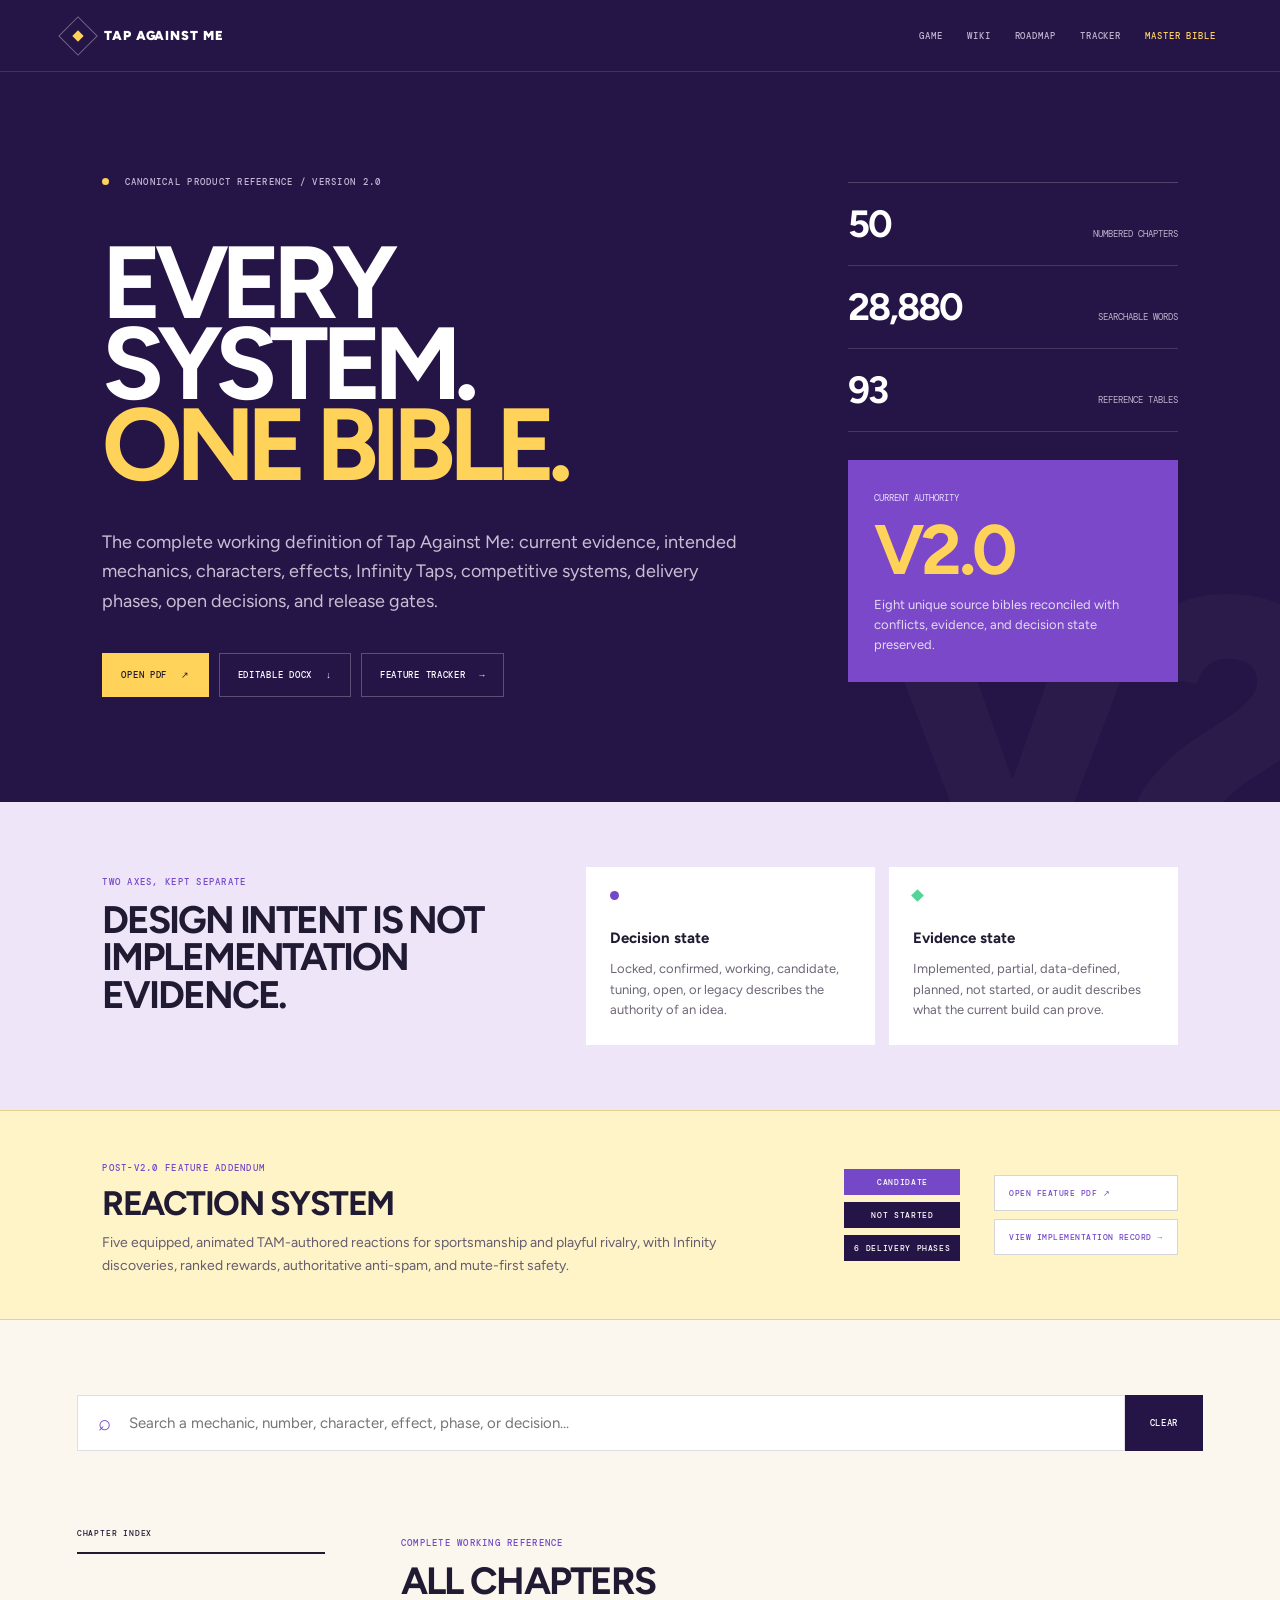
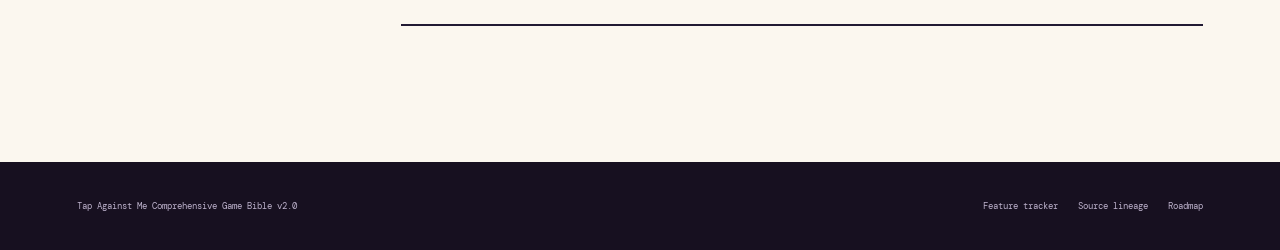
==== bible.html @ 8b63040e "Add Reaction System feature Bible and tracker" ====
<!doctype html>
<html lang="en">
<head>
  <meta charset="UTF-8">
  <meta name="viewport" content="width=device-width,initial-scale=1">
  <meta name="theme-color" content="#251546">
  <meta name="description" content="The complete, searchable Tap Against Me game Bible: mechanics, characters, effects, implementation status, roadmap, and release gates.">
  <title>Master Bible - Tap Against Me</title>
  <link rel="icon" href="assets/icon.svg">
  <link rel="stylesheet" href="bible.css">
</head>
<body>
  <header class="site-header">
    <a class="brand" href="index.html#overview"><span class="brand-mark"><span></span></span>TAP AGAINST ME</a>
    <nav aria-label="Primary navigation"><a href="index.html#overview">GAME</a><a href="index.html#wiki">WIKI</a><a href="index.html#roadmap">ROADMAP</a><a href="reference.html">TRACKER</a><a class="active" href="bible.html">MASTER BIBLE</a></nav>
  </header>

  <main>
    <section class="bible-hero">
      <div class="hero-copy">
        <p class="eyebrow"><span></span> CANONICAL PRODUCT REFERENCE / VERSION 2.0</p>
        <h1>EVERY SYSTEM.<br><em>ONE BIBLE.</em></h1>
        <p class="hero-dek">The complete working definition of Tap Against Me: current evidence, intended mechanics, characters, effects, Infinity Taps, competitive systems, delivery phases, open decisions, and release gates.</p>
        <div class="hero-actions">
          <a class="primary" href="reference/Tap_Against_Me_Comprehensive_Game_Bible_v2.0.pdf" target="_blank">OPEN PDF <span>↗</span></a>
          <a href="reference/Tap_Against_Me_Comprehensive_Game_Bible_v2.0.docx">EDITABLE DOCX <span>↓</span></a>
          <a href="reference.html">FEATURE TRACKER <span>→</span></a>
        </div>
      </div>
      <div class="hero-index" aria-label="Bible summary">
        <div><strong id="chapter-stat">50</strong><span>numbered chapters</span></div>
        <div><strong id="word-stat">28,880</strong><span>searchable words</span></div>
        <div><strong id="table-stat">93</strong><span>reference tables</span></div>
        <div class="version-card"><span>CURRENT AUTHORITY</span><strong>V2.0</strong><p>Eight unique source bibles reconciled with conflicts, evidence, and decision state preserved.</p></div>
      </div>
    </section>

    <section class="reading-key" aria-label="How to read the Bible">
      <div><p class="section-label">TWO AXES, KEPT SEPARATE</p><h2>DESIGN INTENT IS NOT IMPLEMENTATION EVIDENCE.</h2></div>
      <div class="legend-grid">
        <article><span class="legend-dot locked"></span><strong>Decision state</strong><p>Locked, confirmed, working, candidate, tuning, open, or legacy describes the authority of an idea.</p></article>
        <article><span class="legend-dot implemented"></span><strong>Evidence state</strong><p>Implemented, partial, data-defined, planned, not started, or audit describes what the current build can prove.</p></article>
      </div>
    </section>

    <section class="addenda-strip" aria-label="Feature addenda created after Master Bible version 2.0">
      <div><p class="section-label">POST-V2.0 FEATURE ADDENDUM</p><h2>REACTION SYSTEM</h2><p>Five equipped, animated TAM-authored reactions for sportsmanship and playful rivalry, with Infinity discoveries, ranked rewards, authoritative anti-spam, and mute-first safety.</p></div>
      <div class="addenda-status"><span>CANDIDATE</span><span>NOT STARTED</span><span>6 DELIVERY PHASES</span></div>
      <div class="addenda-actions"><a href="reference/Tap_Against_Me_Reaction_System_Feature_Bible_v1.0.pdf" target="_blank">OPEN FEATURE PDF ↗</a><a href="reference.html#feature-reaction-system">VIEW IMPLEMENTATION RECORD →</a></div>
    </section>

    <section class="explorer-shell">
      <div class="explorer-controls">
        <label class="search-box"><span>⌕</span><input id="bible-search" type="search" autocomplete="off" placeholder="Search a mechanic, number, character, effect, phase, or decision..."></label>
        <button id="clear-search" type="button">CLEAR</button>
      </div>
      <div class="part-filters" id="part-filters" aria-label="Filter by Bible part"></div>

      <div class="explorer-layout">
        <aside class="chapter-index">
          <div class="index-head"><p>CHAPTER INDEX</p><span id="index-count"></span></div>
          <nav id="chapter-nav" aria-label="Master Bible chapters"></nav>
        </aside>
        <section class="chapter-results">
          <div class="results-head">
            <div><p class="section-label">COMPLETE WORKING REFERENCE</p><h2 id="results-title">ALL CHAPTERS</h2></div>
            <span id="result-count"></span>
          </div>
          <div id="chapter-list"></div>
          <div class="empty-state" id="empty-state" hidden><span>?</span><h2>No chapter matches that search.</h2><p>Try a shorter term such as "gravity", "Infinity", "Velvet", "Glicko", or "particles".</p></div>
        </section>
      </div>
    </section>
  </main>

  <footer><span>Tap Against Me Comprehensive Game Bible v2.0</span><nav><a href="reference.html">Feature tracker</a><a href="sources.html">Source lineage</a><a href="index.html#roadmap">Roadmap</a></nav></footer>
  <script src="reference/master-bible.js"></script>
  <script src="bible.js"></script>
</body>
</html>
---- bible.css ----
@import url('https://fonts.googleapis.com/css2?family=DM+Mono:wght@400;500&family=Figtree:wght@400;600;700;800;900&display=swap');
:root{--ink:#211a33;--deep:#251546;--purple:#7548c8;--violet:#9b69ed;--cream:#fbf7ef;--paper:#fff;--yellow:#ffd25a;--mint:#54d49a;--line:rgba(33,26,51,.14);--mono:'DM Mono',monospace;--sans:'Figtree',sans-serif}*{box-sizing:border-box}html{scroll-behavior:smooth;scroll-padding-top:90px}body{margin:0;background:var(--cream);color:var(--ink);font-family:var(--sans)}a{color:inherit;text-decoration:none}button,input{font:inherit}.site-header{height:72px;padding:0 5vw;background:var(--deep);color:#fff;display:flex;align-items:center;border-bottom:1px solid rgba(255,255,255,.12);position:relative;z-index:5}.brand{display:flex;align-items:center;gap:12px;font-weight:900;font-size:13px;letter-spacing:.07em;white-space:nowrap}.brand-mark{width:28px;height:28px;border:1px solid rgba(255,255,255,.35);display:grid;place-items:center;transform:rotate(45deg)}.brand-mark span{width:8px;height:8px;background:var(--yellow)}.site-header nav{margin-left:auto;display:flex;gap:24px;font:500 9px var(--mono);letter-spacing:.1em}.site-header nav a{color:#bfb3d0}.site-header nav a:hover,.site-header nav .active{color:var(--yellow)}
.bible-hero{min-height:610px;background:var(--deep);color:#fff;display:grid;grid-template-columns:minmax(0,1.35fr) minmax(330px,.65fr);gap:8vw;padding:95px 8vw 105px;position:relative;overflow:hidden}.bible-hero:before{content:'V2';position:absolute;right:-2vw;bottom:-120px;font-size:380px;line-height:1;font-weight:900;letter-spacing:-.1em;color:rgba(255,255,255,.025)}.hero-copy,.hero-index{position:relative;z-index:1}.eyebrow,.section-label{font:500 9px var(--mono);letter-spacing:.14em;text-transform:uppercase}.eyebrow{color:#c4b7d6}.eyebrow span{display:inline-block;width:7px;height:7px;background:var(--yellow);border-radius:50%;margin-right:9px}.bible-hero h1{font-size:clamp(4.3rem,8vw,8.7rem);line-height:.79;letter-spacing:-.075em;margin:55px 0 42px}.bible-hero h1 em{font-style:normal;color:var(--yellow)}.hero-dek{max-width:760px;color:#c9bfd5;font-size:18px;line-height:1.65}.hero-actions{display:flex;flex-wrap:wrap;gap:10px;margin-top:36px}.hero-actions a{border:1px solid rgba(255,255,255,.25);padding:15px 18px;font:500 9px var(--mono);letter-spacing:.08em}.hero-actions a.primary{background:var(--yellow);border-color:var(--yellow);color:var(--ink)}.hero-actions a:hover{border-color:#fff}.hero-actions span{margin-left:8px}.hero-index{align-self:center;border-top:1px solid rgba(255,255,255,.2)}.hero-index>div:not(.version-card){display:flex;justify-content:space-between;align-items:baseline;border-bottom:1px solid rgba(255,255,255,.15);padding:18px 0}.hero-index strong{font-size:38px;letter-spacing:-.05em}.hero-index span{font:400 9px var(--mono);color:#bfb3cd;text-transform:uppercase}.version-card{background:#7b48c9;padding:26px;margin-top:28px}.version-card span{color:#e8dffd}.version-card strong{display:block;color:var(--yellow);font-size:70px;line-height:1;margin:10px 0}.version-card p{font-size:13px;line-height:1.55;color:#e5dbf0;margin:0}
.reading-key{padding:65px 8vw;display:grid;grid-template-columns:minmax(280px,.8fr) minmax(500px,1.2fr);gap:7vw;background:#eee5f9}.reading-key h2{font-size:clamp(2rem,3vw,3.7rem);line-height:.98;letter-spacing:-.055em;margin:14px 0 0}.section-label{color:var(--purple)}.legend-grid{display:grid;grid-template-columns:1fr 1fr;gap:14px;align-self:center}.legend-grid article{background:#fff;padding:24px}.legend-grid strong{font-size:15px}.legend-grid p{font-size:13px;line-height:1.6;color:#6d6576;margin:12px 0 0}.legend-dot{display:block;width:9px;height:9px;margin-bottom:28px}.legend-dot.locked{background:var(--purple);border-radius:50%}.legend-dot.implemented{background:var(--mint);transform:rotate(45deg)}
.addenda-strip{margin:0;background:#fff3c8;border-top:1px solid #e5d28a;border-bottom:1px solid #e5d28a;padding:42px 8vw;display:grid;grid-template-columns:minmax(320px,1fr) auto auto;gap:34px;align-items:center}.addenda-strip h2{font-size:34px;letter-spacing:-.045em;margin:8px 0}.addenda-strip p:not(.section-label){max-width:680px;color:#655d6e;font-size:14px;line-height:1.6;margin:0}.addenda-status{display:flex;flex-direction:column;gap:7px}.addenda-status span{background:#251546;color:#fff;padding:8px 10px;font:500 8px var(--mono);letter-spacing:.08em;text-align:center}.addenda-status span:first-child{background:#7548c8}.addenda-actions{display:flex;flex-direction:column;gap:8px}.addenda-actions a{background:#fff;border:1px solid rgba(33,26,51,.18);padding:12px 14px;color:#7548c8;font:500 8px var(--mono);letter-spacing:.06em;white-space:nowrap}
.explorer-shell{padding:75px 6vw 120px}.explorer-controls{display:grid;grid-template-columns:1fr auto;max-width:1200px;margin:0 auto}.search-box{background:#fff;border:1px solid var(--line);display:flex;align-items:center;padding:0 20px}.search-box span{font-size:22px;color:var(--purple)}.search-box input{width:100%;border:0;outline:0;background:transparent;padding:18px;font-size:15px;color:var(--ink)}.explorer-controls button{border:1px solid var(--deep);background:var(--deep);color:#fff;padding:0 24px;font:500 9px var(--mono);letter-spacing:.08em;cursor:pointer}.part-filters{display:flex;flex-wrap:wrap;justify-content:center;gap:8px;margin:22px auto 55px;max-width:1200px}.part-filters button{border:1px solid var(--line);background:transparent;color:#675f70;padding:10px 13px;font:500 8px var(--mono);letter-spacing:.07em;cursor:pointer}.part-filters button:hover,.part-filters button.active{background:var(--purple);border-color:var(--purple);color:#fff}.explorer-layout{display:grid;grid-template-columns:260px minmax(0,1000px);gap:5vw;justify-content:center}.chapter-index{position:sticky;top:24px;align-self:start;max-height:calc(100vh - 48px);overflow:auto;padding-right:12px}.index-head{display:flex;justify-content:space-between;align-items:center;border-bottom:2px solid var(--ink);padding-bottom:14px;margin-bottom:12px}.index-head p,.index-head span{font:500 8px var(--mono);letter-spacing:.1em;margin:0}.index-head span{color:#8b8393}.chapter-index nav{display:flex;flex-direction:column}.chapter-index button{display:grid;grid-template-columns:28px 1fr;gap:9px;text-align:left;border:0;border-bottom:1px solid var(--line);background:transparent;padding:10px 3px;cursor:pointer;color:#6e6677;font-size:11px;line-height:1.35}.chapter-index button:hover{color:var(--purple)}.chapter-index button span{font:500 8px var(--mono);color:var(--purple)}.results-head{display:flex;justify-content:space-between;align-items:end;border-bottom:2px solid var(--ink);padding-bottom:20px;margin-bottom:16px}.results-head h2{font-size:38px;letter-spacing:-.045em;margin:9px 0 0}.results-head>span{font:500 9px var(--mono);color:#847b8d}.part-group{margin-bottom:58px}.part-heading{display:flex;justify-content:space-between;gap:30px;align-items:end;padding:20px 2px 13px}.part-heading span{font:500 9px var(--mono);letter-spacing:.12em;color:var(--purple)}.part-heading h3{font-size:23px;margin:5px 0 0;letter-spacing:-.03em}.part-heading p{font-size:12px;color:#807888;margin:0;max-width:380px;text-align:right}
.chapter{background:#fff;border:1px solid var(--line);margin-bottom:10px}.chapter>summary{list-style:none;display:grid;grid-template-columns:58px minmax(0,1fr) auto;gap:18px;align-items:center;padding:22px 24px;cursor:pointer}.chapter>summary::-webkit-details-marker{display:none}.chapter>summary:hover{background:#fbf9ff}.chapter-number{font:500 10px var(--mono);color:var(--purple)}.chapter-title{font-size:19px;line-height:1.2}.chapter-meta{display:flex;align-items:center;gap:14px;font:500 8px var(--mono);color:#837b8b;letter-spacing:.05em}.chapter-meta b{display:grid;place-items:center;width:27px;height:27px;border:1px solid #ddd4eb;color:var(--purple);font-size:16px;font-weight:400}.chapter[open]>summary{background:var(--deep);color:#fff}.chapter[open] .chapter-number{color:var(--yellow)}.chapter[open] .chapter-meta{color:#c7bbd5}.chapter[open] .chapter-meta b{border-color:rgba(255,255,255,.3);color:var(--yellow);transform:rotate(45deg)}.chapter-body{border-top:1px solid var(--line);padding:44px 48px 54px}.chapter-body h3{font-size:28px;letter-spacing:-.04em;margin:42px 0 16px;padding-top:10px;border-top:1px solid var(--line)}.chapter-body h3:first-child{margin-top:0}.chapter-body h4{font-size:18px;margin:28px 0 12px;color:var(--purple)}.chapter-body p,.chapter-body li{font-size:15px;line-height:1.75;color:#5d5567}.chapter-body ul,.chapter-body ol{padding-left:22px}.chapter-body li{padding:3px 0}.chapter-linkbar{display:flex;justify-content:space-between;align-items:center;background:#eee5f9;margin:-44px -48px 38px;padding:13px 18px;font:500 8px var(--mono);letter-spacing:.07em}.chapter-linkbar button{border:0;background:transparent;color:var(--purple);font:inherit;cursor:pointer}.table-wrap{overflow:auto;margin:25px 0 35px;border:1px solid var(--line)}.chapter-body table{width:100%;border-collapse:collapse;min-width:560px;font-size:12px}.chapter-body th{background:var(--deep);color:#fff;text-align:left;font:500 9px var(--mono);letter-spacing:.05em}.chapter-body th,.chapter-body td{padding:12px 14px;border-right:1px solid var(--line);border-bottom:1px solid var(--line);vertical-align:top;line-height:1.5}.chapter-body td{color:#5f5768}.chapter-body tr:nth-child(even) td{background:#faf7fd}mark{background:#ffe699;color:inherit;padding:0 2px}.empty-state{text-align:center;padding:90px 20px;border:1px dashed #cfc5d8}.empty-state>span{display:grid;place-items:center;width:50px;height:50px;margin:auto;background:var(--yellow);font:700 22px var(--mono)}.empty-state h2{font-size:28px}.empty-state p{color:#756d7d}footer{background:#171020;color:#bdb2cc;padding:38px 6vw;display:flex;justify-content:space-between;font:400 9px var(--mono)}footer nav{display:flex;gap:20px}footer a:hover{color:#fff}
@media(max-width:980px){.site-header nav{gap:12px}.bible-hero{grid-template-columns:1fr;padding-inline:7vw}.hero-index{display:grid;grid-template-columns:repeat(3,1fr);gap:18px}.hero-index>div:not(.version-card){display:block}.version-card{grid-column:1/-1}.reading-key{grid-template-columns:1fr}.addenda-strip{grid-template-columns:1fr 1fr}.addenda-strip>div:first-child{grid-column:1/-1}.explorer-layout{grid-template-columns:1fr}.chapter-index{position:static;max-height:280px;margin-bottom:30px}.chapter-index nav{display:grid;grid-template-columns:1fr 1fr;gap:0 18px}}
@media(max-width:700px){.site-header{height:auto;min-height:72px;padding-block:14px;align-items:flex-start}.site-header nav{display:grid;grid-template-columns:repeat(3,auto);margin-left:auto}.bible-hero{padding:75px 22px}.bible-hero h1{font-size:4.2rem}.hero-index{grid-template-columns:1fr}.version-card{grid-column:auto}.reading-key{padding:55px 22px}.legend-grid{grid-template-columns:1fr}.addenda-strip{grid-template-columns:1fr;padding:38px 22px}.addenda-strip>div:first-child{grid-column:auto}.explorer-shell{padding:55px 18px 90px}.chapter-index nav{grid-template-columns:1fr}.results-head{align-items:flex-start;flex-direction:column;gap:10px}.part-heading{align-items:flex-start;flex-direction:column}.part-heading p{text-align:left}.chapter>summary{grid-template-columns:38px 1fr}.chapter-meta{grid-column:2}.chapter-body{padding:32px 22px 42px}.chapter-linkbar{margin:-32px -22px 30px}.chapter-title{font-size:17px}.hero-actions{flex-direction:column}.hero-actions a{text-align:center}footer{flex-direction:column;gap:18px}}
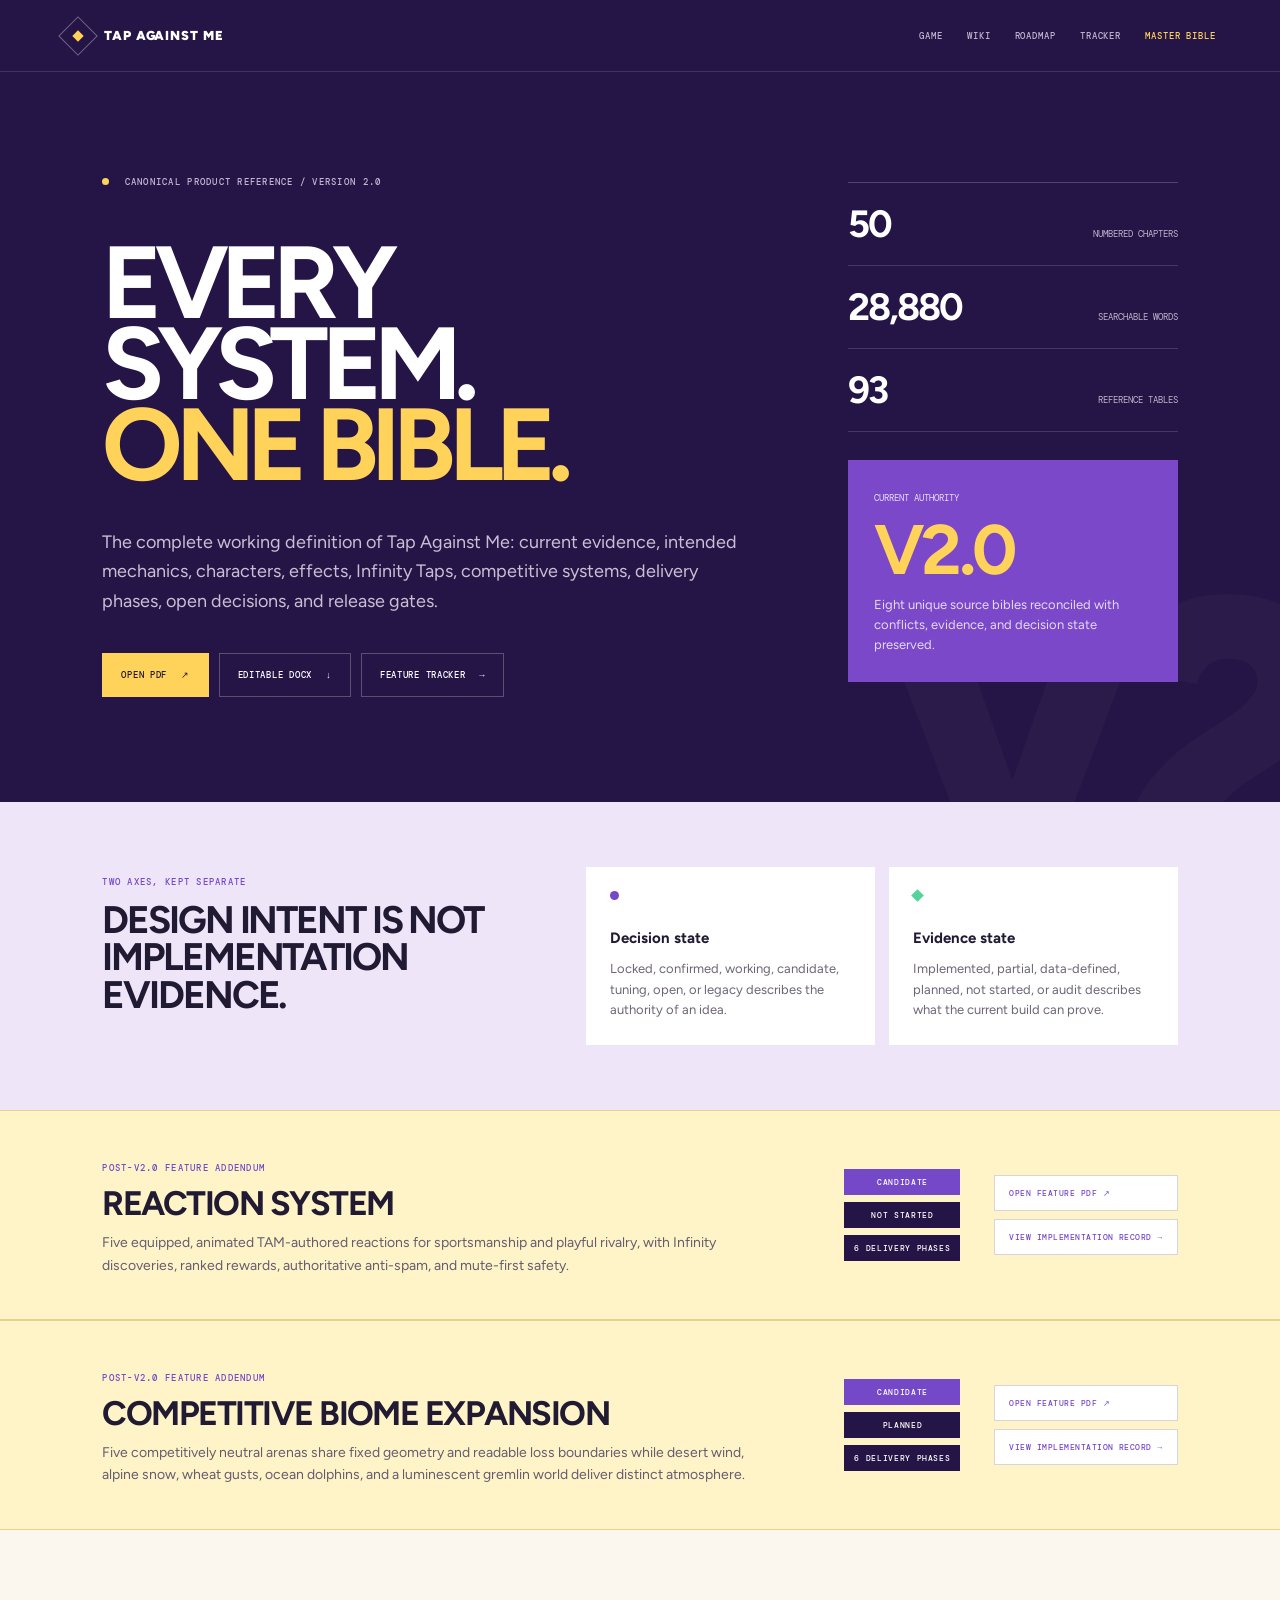
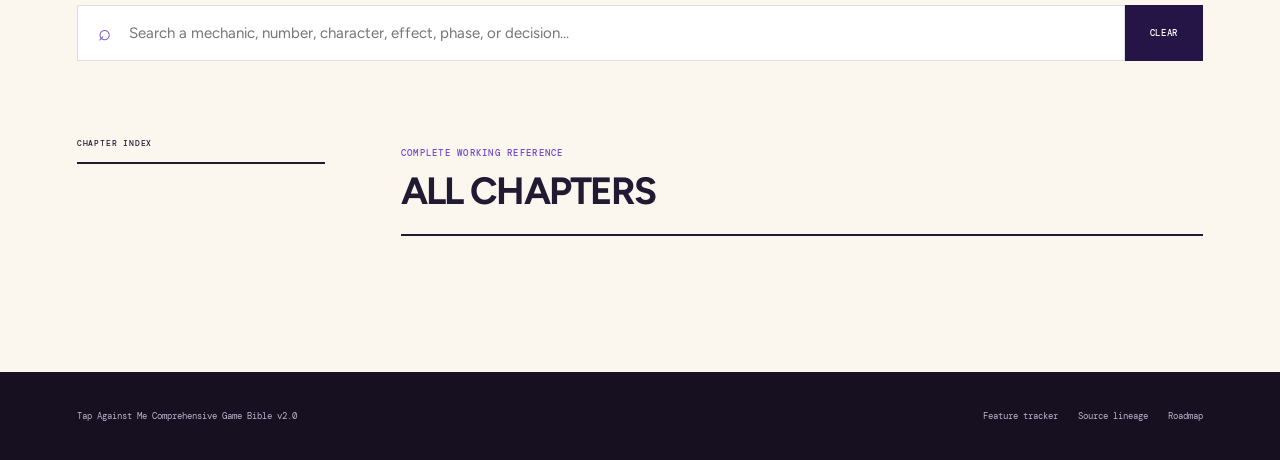
==== commit 47debf7e: "Add Competitive Biome Expansion feature Bible" ====
--- a/bible.html
+++ b/bible.html
@@ -49,6 +49,12 @@
       <div class="addenda-actions"><a href="reference/Tap_Against_Me_Reaction_System_Feature_Bible_v1.0.pdf" target="_blank">OPEN FEATURE PDF ↗</a><a href="reference.html#feature-reaction-system">VIEW IMPLEMENTATION RECORD →</a></div>
     </section>
 
+    <section class="addenda-strip" aria-label="Competitive Biome Expansion feature addendum">
+      <div><p class="section-label">POST-V2.0 FEATURE ADDENDUM</p><h2>COMPETITIVE BIOME EXPANSION</h2><p>Five competitively neutral arenas share fixed geometry and readable loss boundaries while desert wind, alpine snow, wheat gusts, ocean dolphins, and a luminescent gremlin world deliver distinct atmosphere.</p></div>
+      <div class="addenda-status"><span>CANDIDATE</span><span>PLANNED</span><span>6 DELIVERY PHASES</span></div>
+      <div class="addenda-actions"><a href="reference/Tap_Against_Me_Competitive_Biome_Expansion_Feature_Bible_v1.0.pdf" target="_blank">OPEN FEATURE PDF ↗</a><a href="reference.html#feature-competitive-biome-expansion">VIEW IMPLEMENTATION RECORD →</a></div>
+    </section>
+
     <section class="explorer-shell">
       <div class="explorer-controls">
         <label class="search-box"><span>⌕</span><input id="bible-search" type="search" autocomplete="off" placeholder="Search a mechanic, number, character, effect, phase, or decision..."></label>
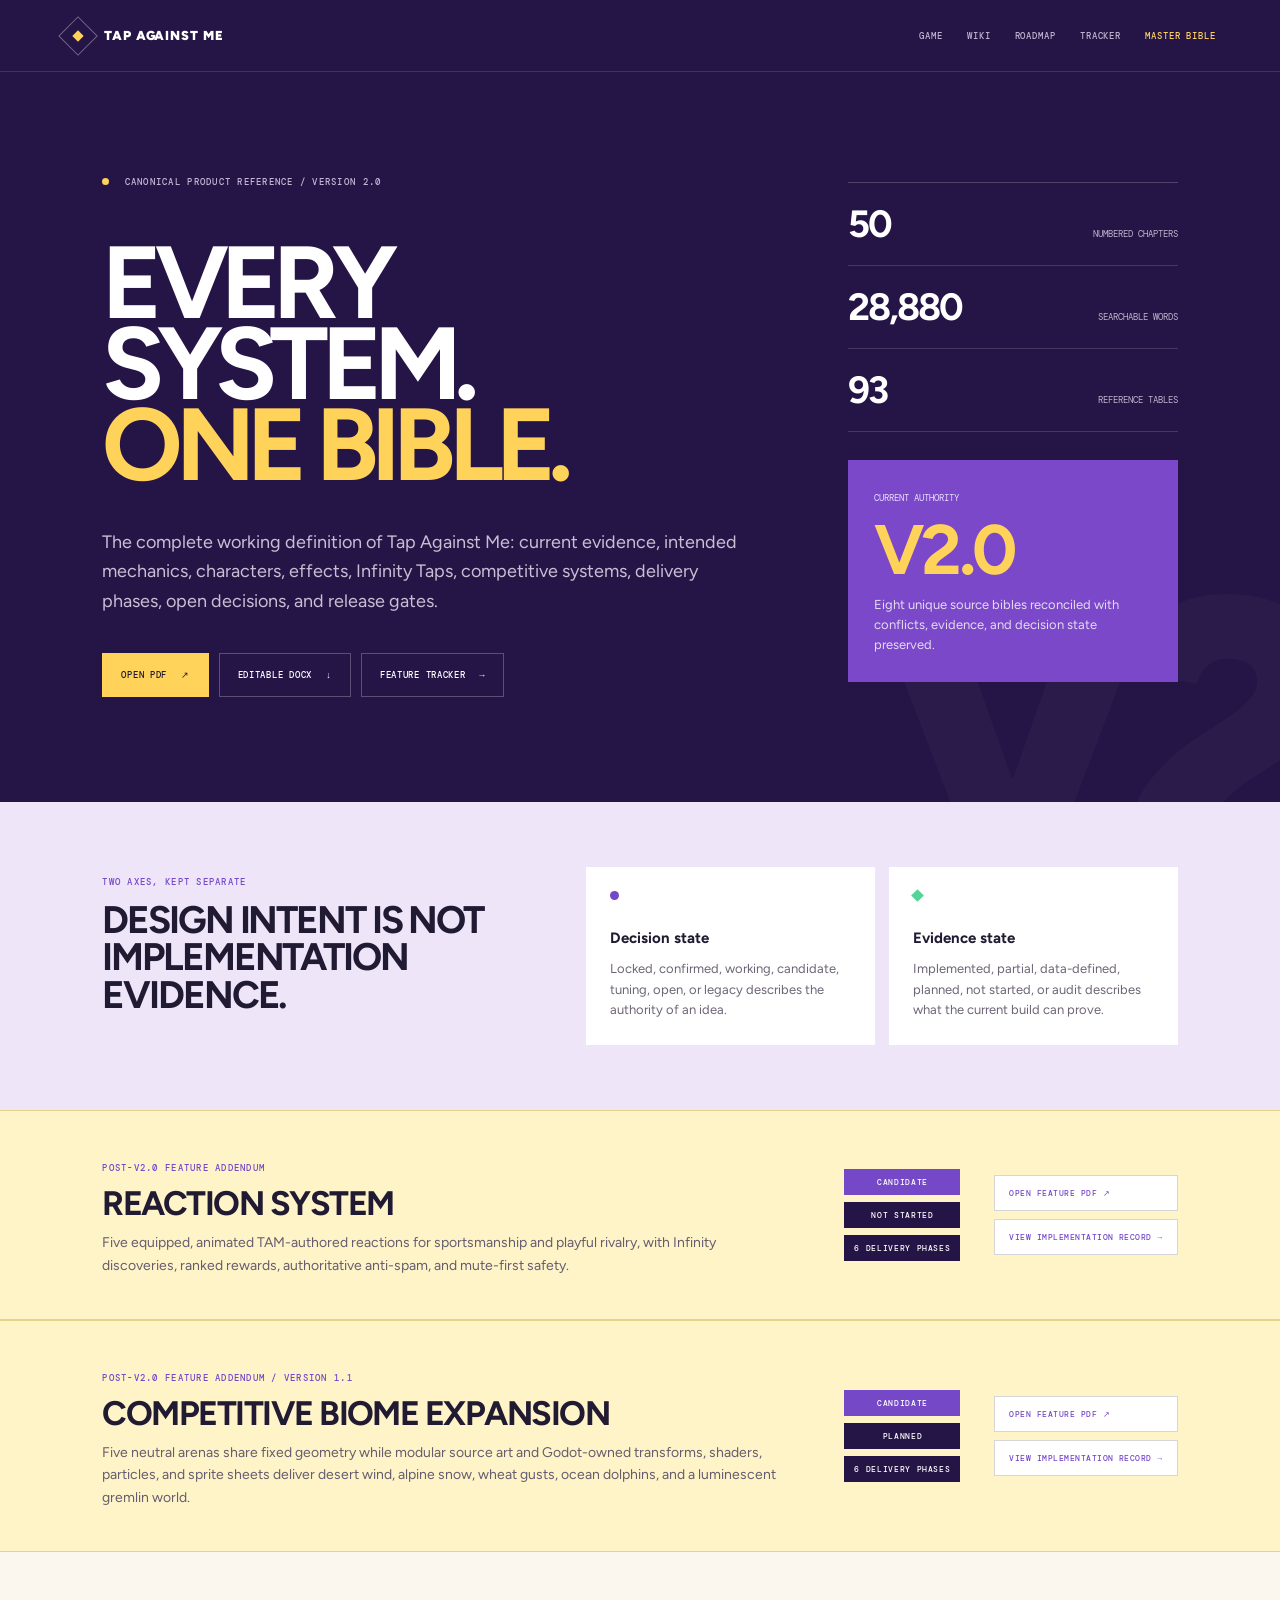
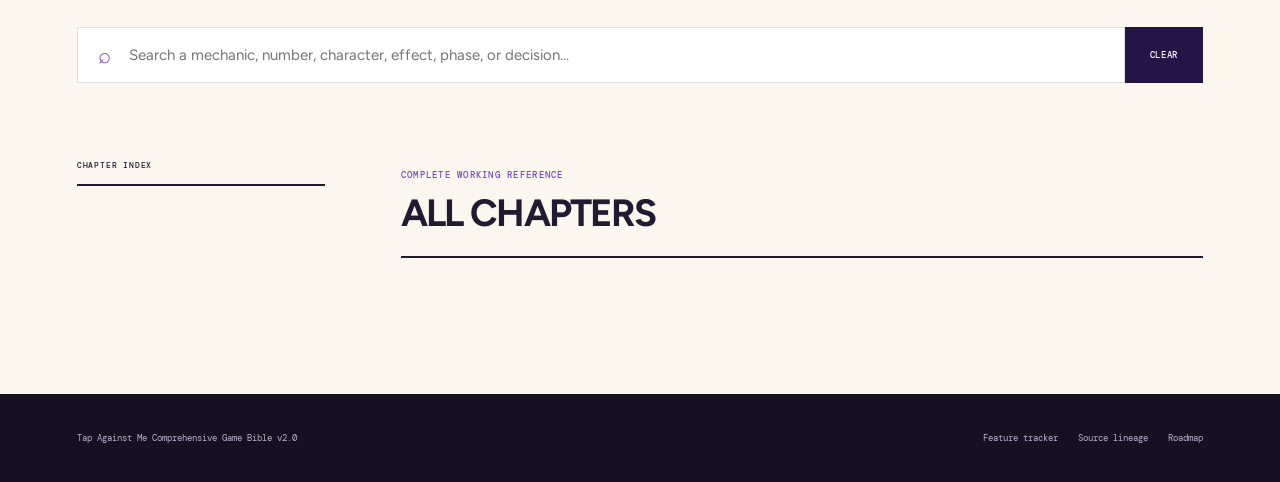
==== commit 26812aaf: "Add biome art and animation production standard" ====
--- a/bible.html
+++ b/bible.html
@@ -50,9 +50,9 @@
     </section>
 
     <section class="addenda-strip" aria-label="Competitive Biome Expansion feature addendum">
-      <div><p class="section-label">POST-V2.0 FEATURE ADDENDUM</p><h2>COMPETITIVE BIOME EXPANSION</h2><p>Five competitively neutral arenas share fixed geometry and readable loss boundaries while desert wind, alpine snow, wheat gusts, ocean dolphins, and a luminescent gremlin world deliver distinct atmosphere.</p></div>
+      <div><p class="section-label">POST-V2.0 FEATURE ADDENDUM / VERSION 1.1</p><h2>COMPETITIVE BIOME EXPANSION</h2><p>Five neutral arenas share fixed geometry while modular source art and Godot-owned transforms, shaders, particles, and sprite sheets deliver desert wind, alpine snow, wheat gusts, ocean dolphins, and a luminescent gremlin world.</p></div>
       <div class="addenda-status"><span>CANDIDATE</span><span>PLANNED</span><span>6 DELIVERY PHASES</span></div>
-      <div class="addenda-actions"><a href="reference/Tap_Against_Me_Competitive_Biome_Expansion_Feature_Bible_v1.0.pdf" target="_blank">OPEN FEATURE PDF ↗</a><a href="reference.html#feature-competitive-biome-expansion">VIEW IMPLEMENTATION RECORD →</a></div>
+      <div class="addenda-actions"><a href="reference/Tap_Against_Me_Competitive_Biome_Expansion_Feature_Bible_v1.1.pdf" target="_blank">OPEN FEATURE PDF ↗</a><a href="reference.html#feature-competitive-biome-expansion">VIEW IMPLEMENTATION RECORD →</a></div>
     </section>
 
     <section class="explorer-shell">
